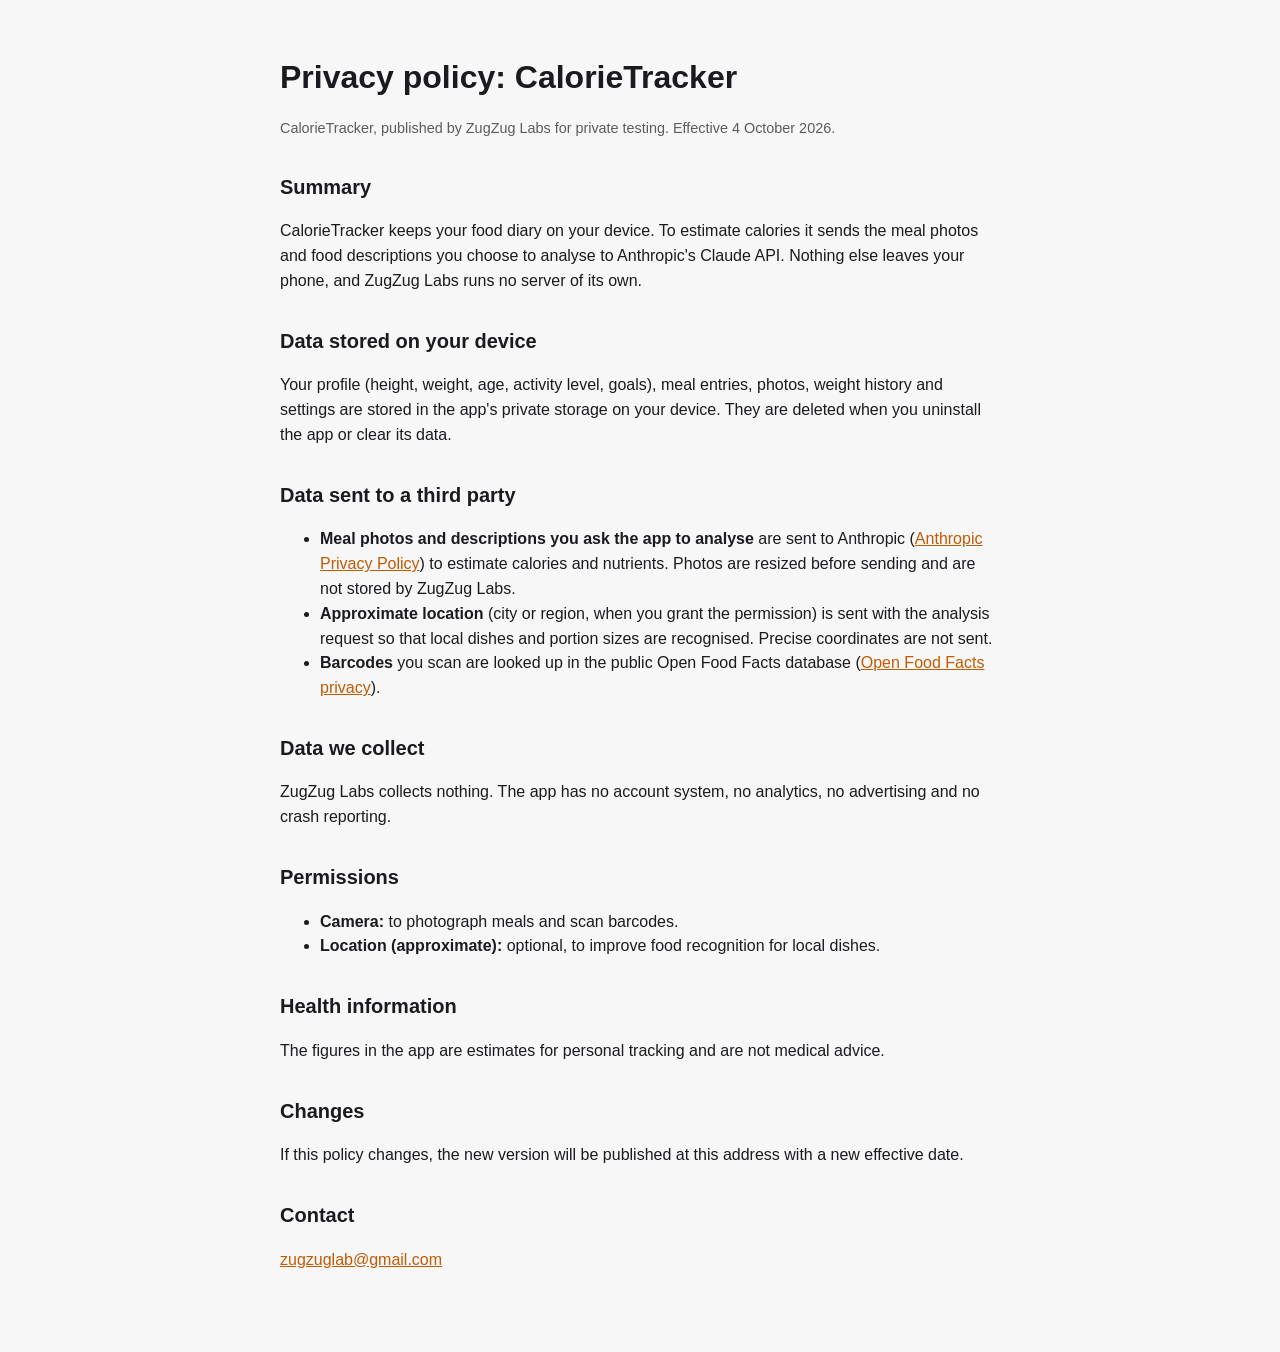
==== privacy/calorietracker.html @ a167c575 "Site: app list, support contact, Sudoku and CalorieTracker privacy policies Co-Authored-By: Claude F" ====
<!doctype html>
<html lang="en">
<head>
  <meta charset="utf-8">
  <meta name="viewport" content="width=device-width, initial-scale=1">
  <title>CalorieTracker Privacy Policy</title>
  <link rel="stylesheet" href="../style.css">
</head>
<body>
  <main>
    <h1>Privacy policy: CalorieTracker</h1>
    <p class="meta">CalorieTracker, published by ZugZug Labs for private testing. Effective 4 October 2026.</p>

    <h2>Summary</h2>
    <p>CalorieTracker keeps your food diary on your device. To estimate calories it sends the meal photos and food descriptions you choose to analyse to Anthropic's Claude API. Nothing else leaves your phone, and ZugZug Labs runs no server of its own.</p>

    <h2>Data stored on your device</h2>
    <p>Your profile (height, weight, age, activity level, goals), meal entries, photos, weight history and settings are stored in the app's private storage on your device. They are deleted when you uninstall the app or clear its data.</p>

    <h2>Data sent to a third party</h2>
    <ul>
      <li><strong>Meal photos and descriptions you ask the app to analyse</strong> are sent to Anthropic (<a href="https://www.anthropic.com/privacy">Anthropic Privacy Policy</a>) to estimate calories and nutrients. Photos are resized before sending and are not stored by ZugZug Labs.</li>
      <li><strong>Approximate location</strong> (city or region, when you grant the permission) is sent with the analysis request so that local dishes and portion sizes are recognised. Precise coordinates are not sent.</li>
      <li><strong>Barcodes</strong> you scan are looked up in the public Open Food Facts database (<a href="https://world.openfoodfacts.org/privacy">Open Food Facts privacy</a>).</li>
    </ul>

    <h2>Data we collect</h2>
    <p>ZugZug Labs collects nothing. The app has no account system, no analytics, no advertising and no crash reporting.</p>

    <h2>Permissions</h2>
    <ul>
      <li><strong>Camera:</strong> to photograph meals and scan barcodes.</li>
      <li><strong>Location (approximate):</strong> optional, to improve food recognition for local dishes.</li>
    </ul>

    <h2>Health information</h2>
    <p>The figures in the app are estimates for personal tracking and are not medical advice.</p>

    <h2>Changes</h2>
    <p>If this policy changes, the new version will be published at this address with a new effective date.</p>

    <h2>Contact</h2>
    <p><a href="mailto:zugzuglab@gmail.com">zugzuglab@gmail.com</a></p>
  </main>
</body>
</html>
---- style.css ----
:root { color-scheme: light dark; }
body {
  margin: 0;
  font-family: -apple-system, BlinkMacSystemFont, "Segoe UI", Roboto, sans-serif;
  line-height: 1.55;
  background: #f7f7f8;
  color: #1b1b1f;
}
@media (prefers-color-scheme: dark) {
  body { background: #0f1420; color: #e6e8ee; }
  a { color: #ffb15c; }
}
main { max-width: 720px; margin: 0 auto; padding: 32px 16px 64px; }
h1 { font-size: 2rem; margin-bottom: 0.25rem; }
h2 { margin-top: 2rem; font-size: 1.25rem; }
a { color: #c25a00; }
p.meta { opacity: 0.7; font-size: 0.9rem; }
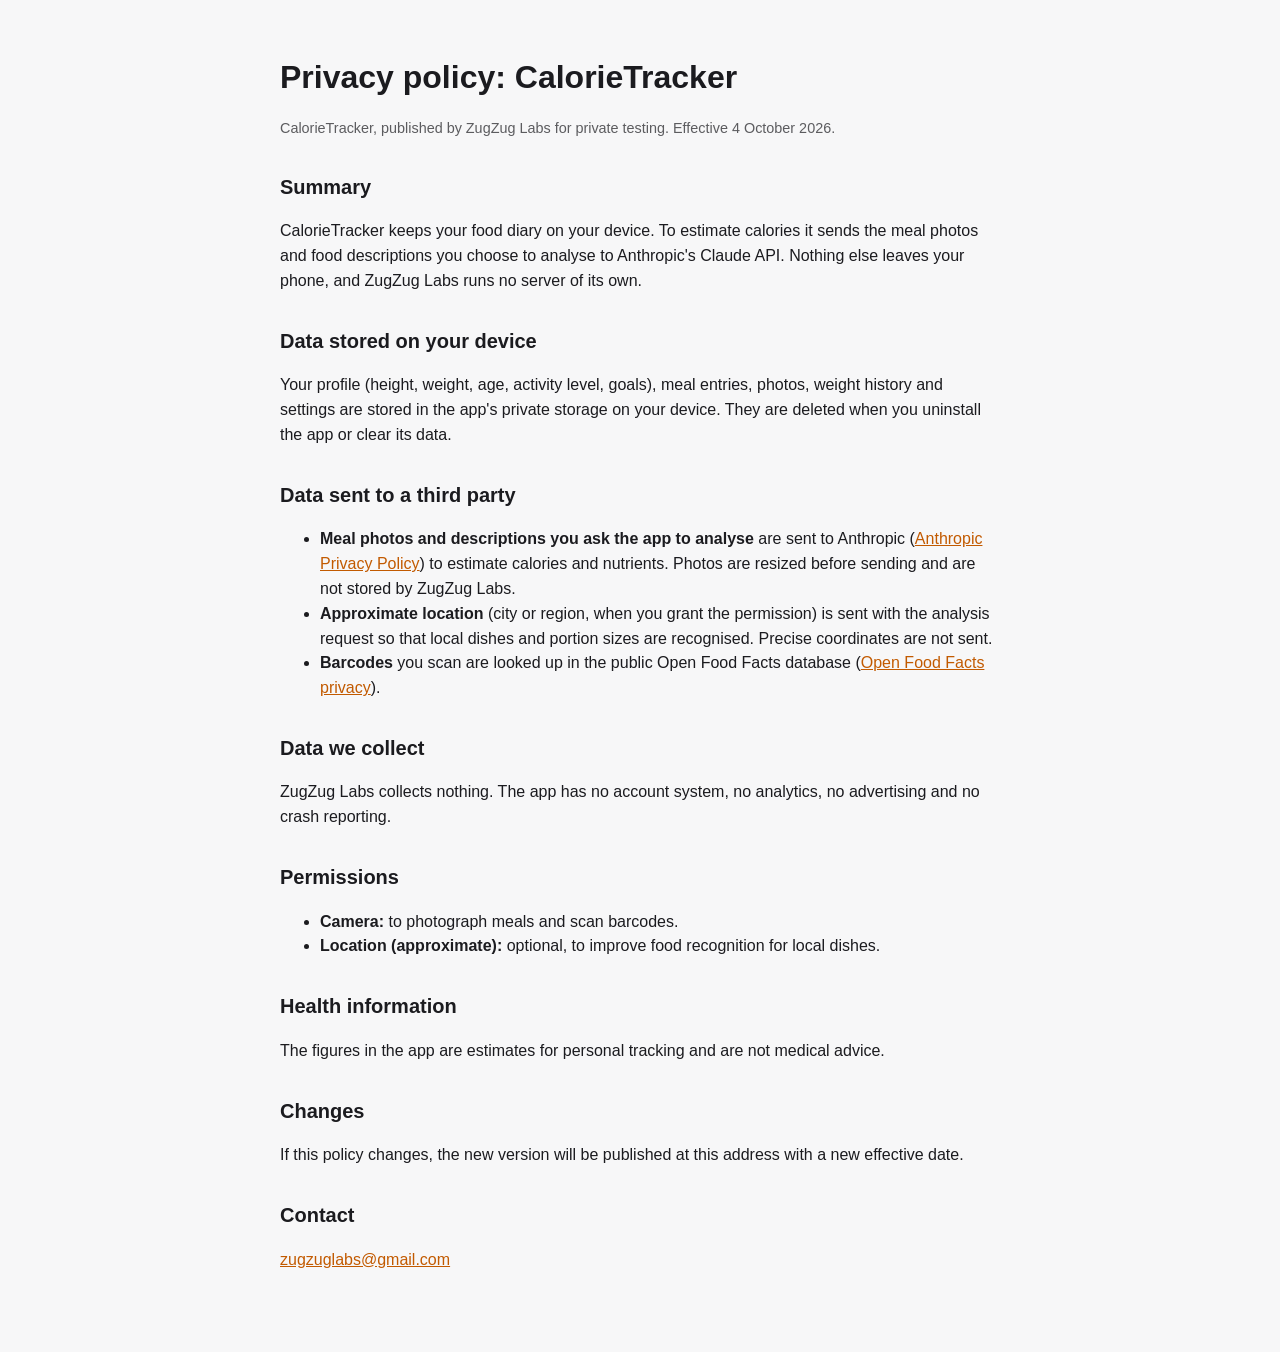
==== commit 3dd9b13d: "Fix support email: zugzuglabs@gmail.com Co-Authored-By: Claude Opus 5.5 <noreply@anthropic.com>" ====
--- a/privacy/calorietracker.html
+++ b/privacy/calorietracker.html
@@ -40,7 +40,7 @@
     <p>If this policy changes, the new version will be published at this address with a new effective date.</p>
 
     <h2>Contact</h2>
-    <p><a href="mailto:zugzuglab@gmail.com">zugzuglab@gmail.com</a></p>
+    <p><a href="mailto:zugzuglabs@gmail.com">zugzuglabs@gmail.com</a></p>
   </main>
 </body>
 </html>
